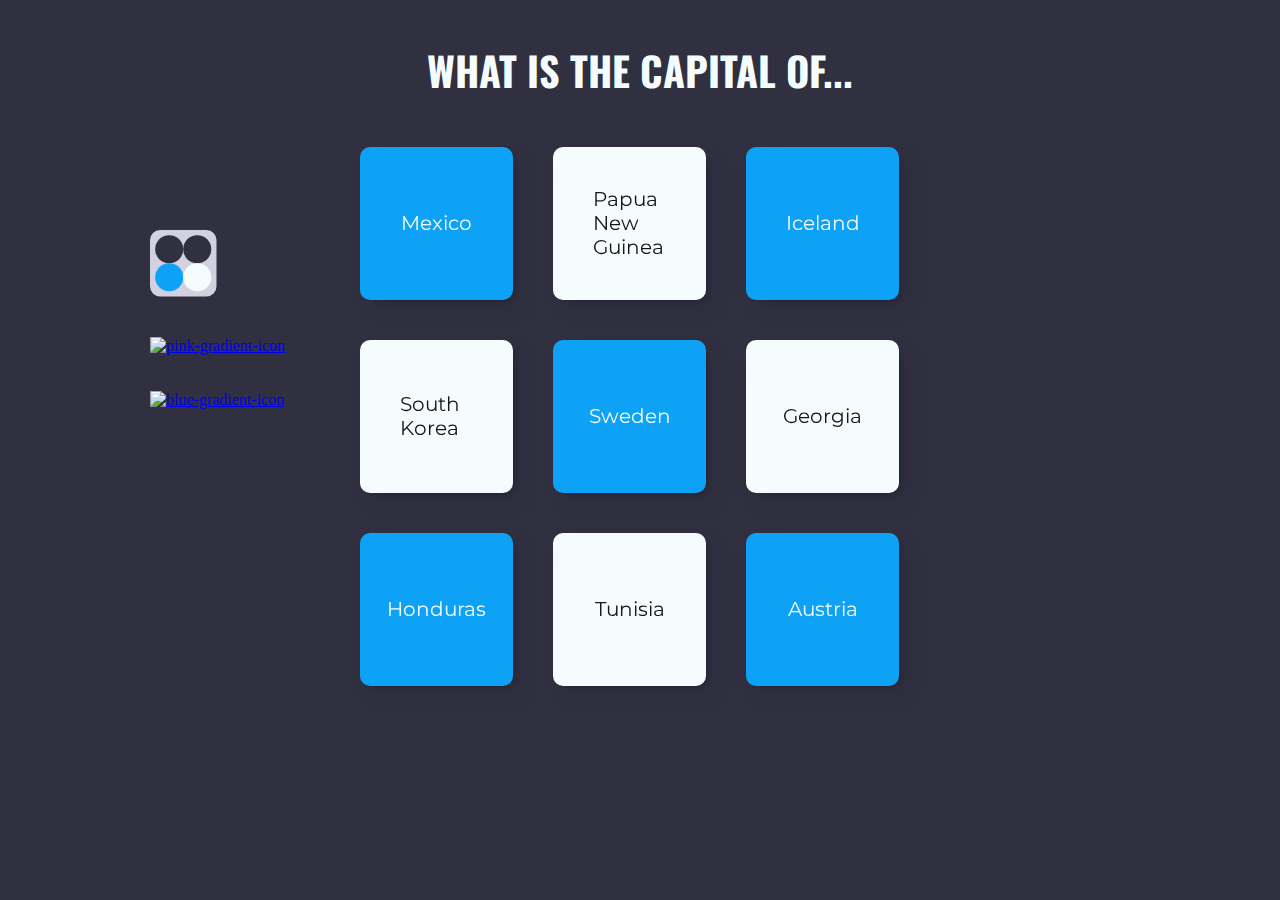
==== index.html @ 306dcb20 "Add files via upload" ====
<!DOCTYPE html>
<html lang="en">
<head>
    <meta charset="UTF-8">
    <title>Country-Capital</title>
    <link rel="stylesheet" href="index.css">
    <link rel="preconnect" href="https://fonts.googleapis.com">
    <link rel="preconnect" href="https://fonts.gstatic.com" crossorigin>
    <link href="https://fonts.googleapis.com/css2?family=Montserrat:wght@500&family=Oswald:wght@500&display=swap" rel="stylesheet">
</head>
<body>
    <h1>WHAT IS THE CAPITAL OF...</h1>
    <section>
        <div class="row">
            <div class="card"> <!--1-->
                <div class="country-card">
                    <p class="country">Mexico</p>
                </div>
                <div class="capital-card">
                    <p class="capital">Mexico City</p>
                </div>
            </div>
            <div class="card"> <!--2-->
                <div class="country-card">
                    <p class="country">Papua New Guinea</p>
                </div>
                <div class="capital-card">
                    <p class="capital">Port Moresby</p>
                </div>
            </div>
            <div class="card"> <!--3-->
                <div class="country-card">
                    <p class="country">Iceland</p>
                </div>
                <div class="capital-card">
                    <p class="capital">Reykjavík</p>
                </div>
            </div>
        </div>

        <div class="row">
            <div class="card"> <!--4-->
                <div class="country-card">
                    <p class="country">South Korea</p>
                </div>
                <div class="capital-card">
                    <p class="capital">Seoul</p>
                </div>
            </div>
            <div class="card"> <!--5-->
                <div class="country-card">
                    <p class="country">Sweden</p>
                </div>
                <div class="capital-card">
                    <p class="capital">Stockholm</p>
                </div>
            </div>
            <div class="card"> <!--6-->
                <div class="country-card">
                    <p class="country">Georgia</p>
                </div>
                <div class="capital-card">
                    <p class="capital">Tbilisi</p>
                </div>
            </div>
        </div>

        <div class="row">
            <div class="card"> <!--7-->
                <div class="country-card">
                    <p class="country">Honduras</p>
                </div>
                <div class="capital-card">
                    <p class="capital">Tegucigalpa</p>
                </div>
            </div>
            <div class="card"> <!--8-->
                <div class="country-card">
                    <p class="country">Tunisia</p>
                </div>
                <div class="capital-card">
                    <p class="capital">Tunis</p>
                </div>
            </div>
            <div class="card"> <!--9-->
                <div class="country-card">
                    <p class="country">Austria</p>
                </div>
                <div class="capital-card">
                    <p class="capital">Vienna</p>
                </div>
            </div>
        </div>
    </section>
    <aside>
        <a href="index.html">
            <svg class="side-nav" width="67" height="67" viewBox="0 0 67 67" fill="none" xmlns="http://www.w3.org/2000/svg">
                <title>simple_icon</title>
                <rect width="66.4871" height="66.4871" rx="10" fill="#d1d1e2"/>
                <rect x="5.18079" y="5.18091" width="28.0627" height="28.0627" rx="14.0314" fill="#303041"/>
                <rect x="33.2435" y="5.18091" width="28.0627" height="28.0627" rx="14.0314" fill="#303041"/>
                <rect x="5.18079" y="33.2437" width="28.0627" height="28.0627" rx="14.0314" fill="#0EA2F6"/>
                <rect x="33.2435" y="33.2437" width="28.0627" height="28.0627" rx="14.0314" fill="#F4FCFE"/>
            </svg>
        </a>          
        <a href="indexGradientPink.html">
            <img class="side-nav" src="/Country Capital Flashcard/icons/pink.png" alt="pink-gradient-icon">
        </a>
        <a href="indexGradientBlue.html" alt="blue-gradient-page">
            <img class="side-nav" src="/Country Capital Flashcard/icons/blue.png" alt="blue-gradient-icon">
        </a>
    </aside>
</body>
</html>
---- index.css ----
@import url("https://fonts.googleapis.com/css2?family=Montserrat:wght@500&family=Oswald:wght@500&display=swap");

body {
  background-color: #303041;
}

h1 {
  margin-top: 40px;
  font-size: 40px;
  text-align: center;
  color: #f4fcfe;
  font-family: "Oswald", sans-serif;
}

section {
  margin-left: auto;
  margin-right: auto;
  width: 600px;
  display: flex;
  flex-wrap: wrap;
}

.card {
  height: 153px;
  width: 153px;
  margin: 20px;
  transition: transform 1s ease-in-out;
  transform-style: preserve-3d;
  border-radius: 10px;
}

.card:hover {
  transform: rotateY(180deg);
}

.country-card, .capital-card {
  display: flex;
  justify-content: center;
  align-items: center;
  flex-wrap: wrap;
  height: 153px;
  width: 153px;
  border-radius: 10px;
  box-shadow: 10px 10px 20px 0 rgba(38, 35, 53, 0.2), 5px 5px 10px -7px rgba(11, 11, 12, 0.5);
  position: absolute;
  backface-visibility: hidden;
  box-sizing: border-box;
  padding: 0px 40px 0px 40px;
}

.capital-card {
  transform: rotateY(180deg);
}

.row {
  perspective: 500px;
  display: flex;
}

.row:nth-child(2n-1) > .card:nth-child(2n-1) > .country-card, .row:nth-child(2n) > .card:nth-child(2n) > .country-card{
  background-color: #0EA2F6;
}

.row:nth-child(2n-1) > .card:nth-child(2n) > .country-card, .row:nth-child(2n) > .card:nth-child(2n-1) > .country-card {
  background-color: #f4fcfe;
}

.capital-card {
  background-color: #fc0695;
}

.country, .capital {
  font-family: "Montserrat", sans-serif;
  font-size: 20px;
}

.row:nth-child(2n-1) > .card:nth-child(2n-1) > .country-card, .row:nth-child(2n) > .card:nth-child(2n) > .country-card {
  color: #f4fcfe;
}

.row:nth-child(2n-1) > .card:nth-child(2n) > .country-card, .row:nth-child(2n) > .card:nth-child(2n-1) > .country-card {
  color: #15151d;
}

.capital-card > p {
  color: #f4fcfe;
}

aside {
  position: absolute;
  top: 230px;
  left: 150px;
  display: flex;
  flex-direction: column;
  gap: 36px;
  border-radius: 10px;
}

.side-nav {
  height: 67px;
  width: 67px;
  transition: all .3s ease; 
}

.side-nav:hover {
  transform: scale(120%);
  border-radius: 12px;
}
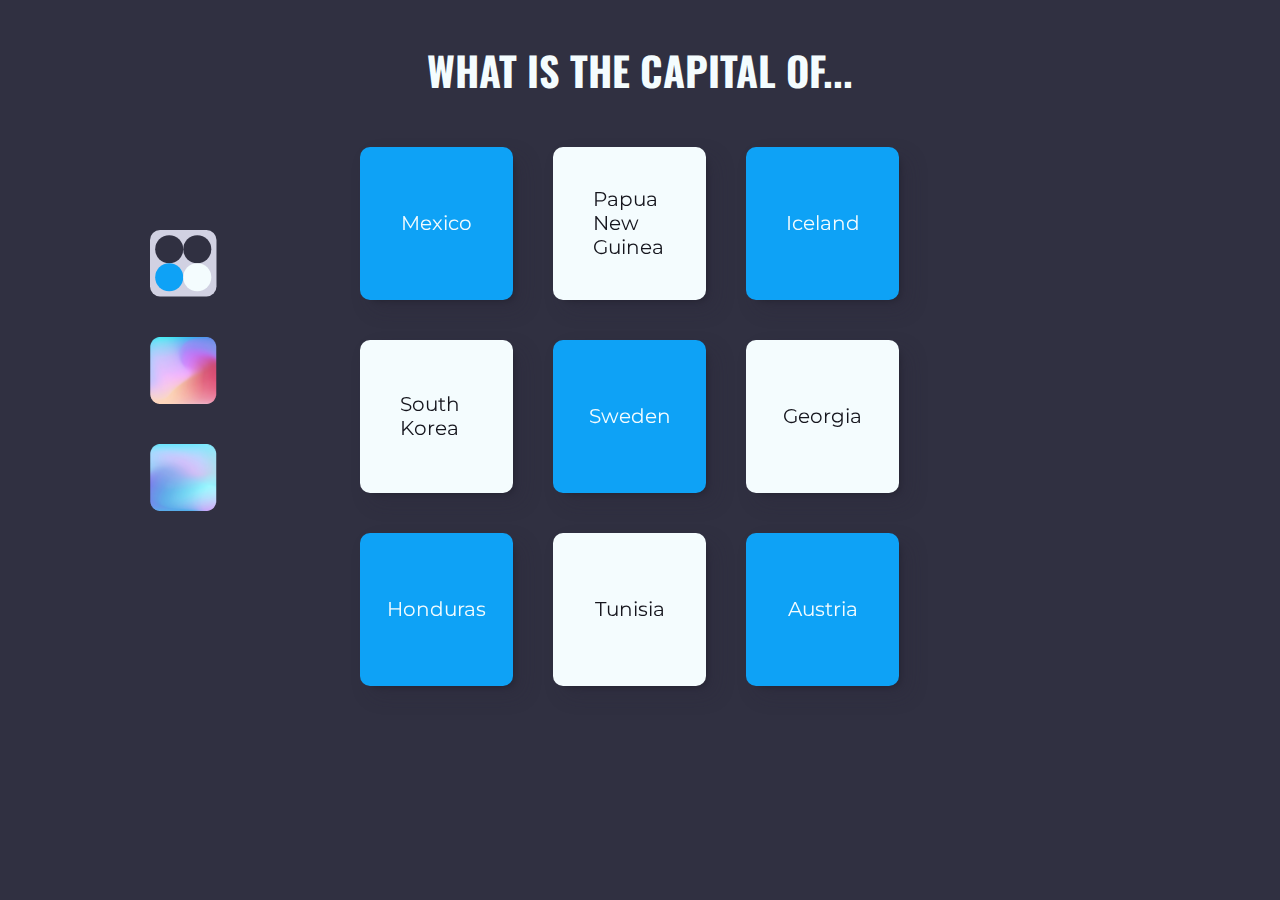
==== commit ea575149: "Update index.html" ====
--- a/index.html
+++ b/index.html
@@ -104,10 +104,10 @@
             </svg>
         </a>          
         <a href="indexGradientPink.html">
-            <img class="side-nav" src="/Country Capital Flashcard/icons/pink.png" alt="pink-gradient-icon">
+            <img class="side-nav" src="icons/pink.png" alt="pink-gradient-icon">
         </a>
         <a href="indexGradientBlue.html" alt="blue-gradient-page">
-            <img class="side-nav" src="/Country Capital Flashcard/icons/blue.png" alt="blue-gradient-icon">
+            <img class="side-nav" src="icons/blue.png" alt="blue-gradient-icon">
         </a>
     </aside>
 </body>
